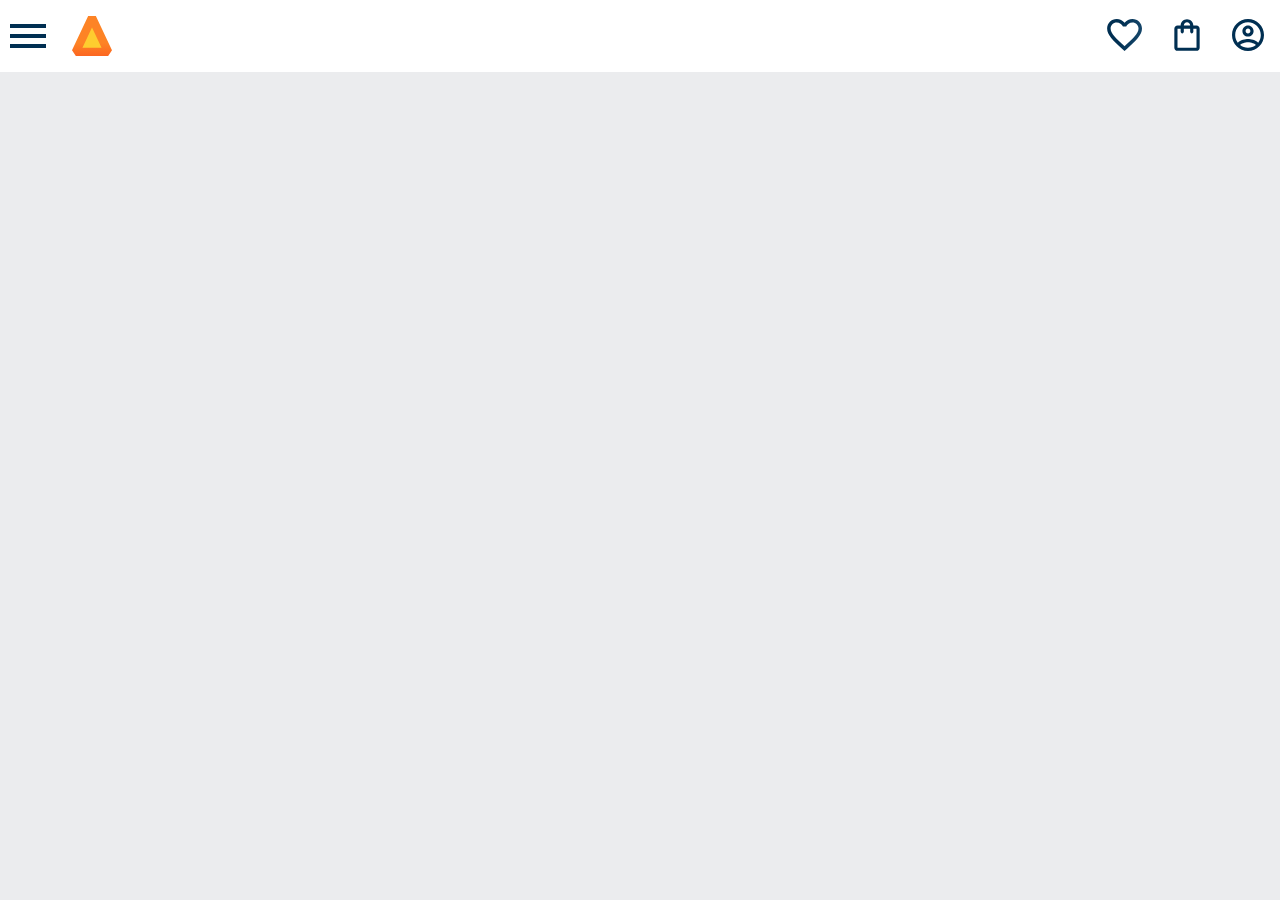
==== AluraBooks/index.html @ b57bb7f3 "Aula Header Flexbox @Import" ====
<!DOCTYPE html>
<html lang="pt-br">
<head>
    <meta charset="UTF-8">
    <meta name="viewport" content="width=device-width, initial-scale=1.0">
    <title>AluraBooks</title>
    <link rel="stylesheet" href="reset.css">
    <link rel="stylesheet" href="style.css">
</head>
<body>
    <header class="cabeçalho">
        <div class="container">
            <span class="cabeçalho__menu-hambuerguer container__imagem"></span>
            <img src="imagens/Logo.svg" alt="Logo da AluraBooks" class="container__imagem">
        </div>
        <div class="container">
            <a href="#"><img src="imagens/Favoritos.svg" alt="Meus Favoritos" class="container__imagem"></a>
            <a href="#"><img src="imagens/Compras.svg" alt="Carrinho de compras" class="container__imagem"></a>
            <a href="#"><img src="imagens/Usuario.svg" alt="Meu perfil" class="container__imagem"></a>
        </div>
    </header>
</body>
</html>
---- AluraBooks/style.css ----
@import url("styles/header.css");

:root {
    --cor-de-fundo: #EBECEE;
    --branco: #ffffff;
}

body {
    background-color: var(--cor-de-fundo);
}
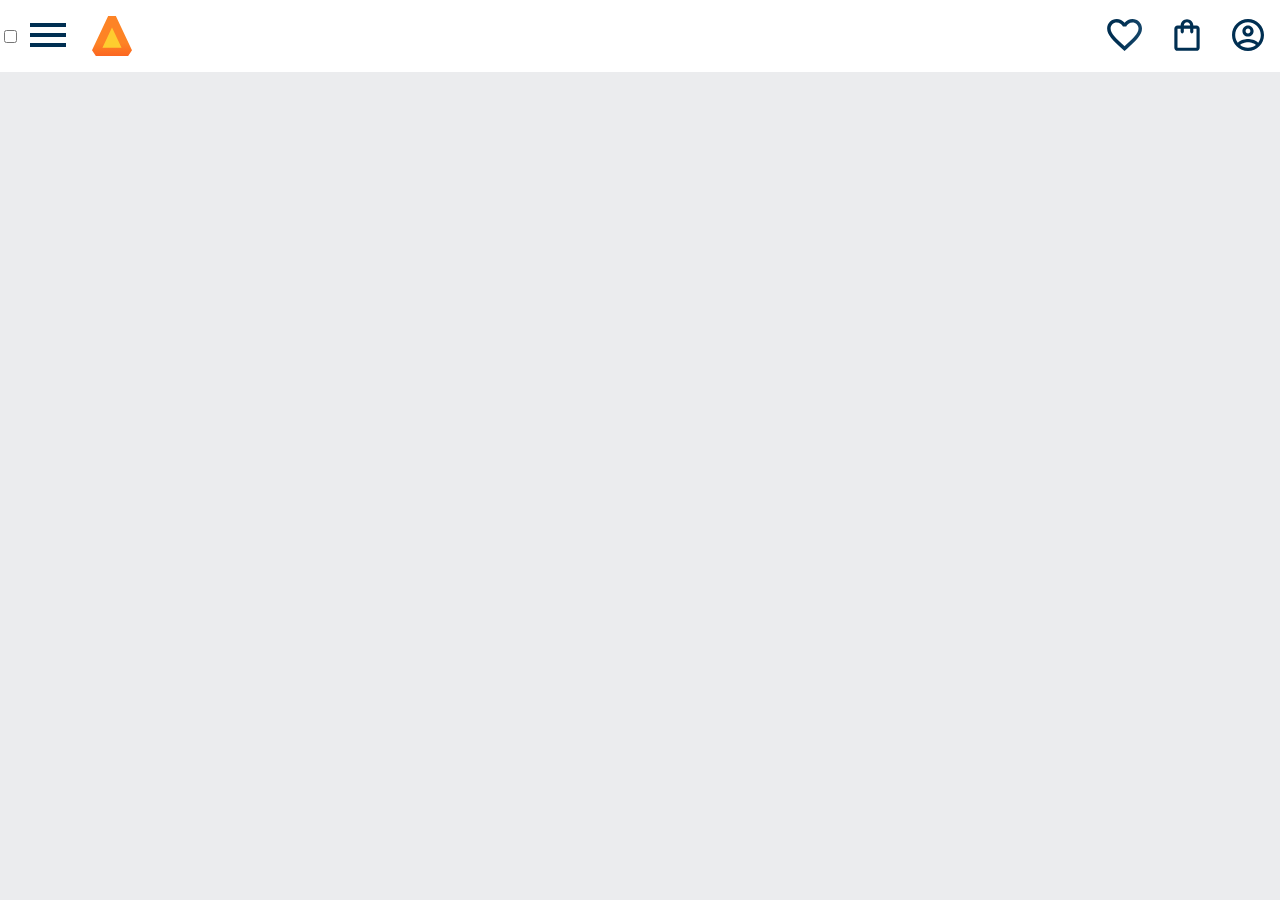
==== commit 7592103f: "criando o menu hambuerguer" ====
--- a/AluraBooks/index.html
+++ b/AluraBooks/index.html
@@ -10,7 +10,28 @@
 <body>
     <header class="cabeçalho">
         <div class="container">
-            <span class="cabeçalho__menu-hambuerguer container__imagem"></span>
+            <input type="checkbox" id="menu" class="container__botao">
+            <label for="menu">
+                <span class="cabeçalho__menu-hambuerguer container__imagem"></span>
+            </label>
+            <ul class="lista-menu">
+                <li class="lista-menu__titulo">Categorias</li>
+                <li class="lista-menu__item">
+                    <a href="#" class="lista-menu__link">Programação</a>
+                </li>
+                <li class="lista-menu__item">
+                    <a href="#" class="lista-menu__link">Front-End</a>
+                </li>
+                <li class="lista-menu__item"></li>
+                    <a href="#" class="lista-menu__link">Infraestrutura</a>
+                </li>
+                <li class="lista-menu__item"></li>
+                    <a href="#" class="lista-menu__link">Business</a>
+                </li>
+                <li class="lista-menu__item"></li>
+                    <a href="#" class="lista-menu__link">Design & UX</a>
+                </li>
+            </ul>
             <img src="imagens/Logo.svg" alt="Logo da AluraBooks" class="container__imagem">
         </div>
         <div class="container">
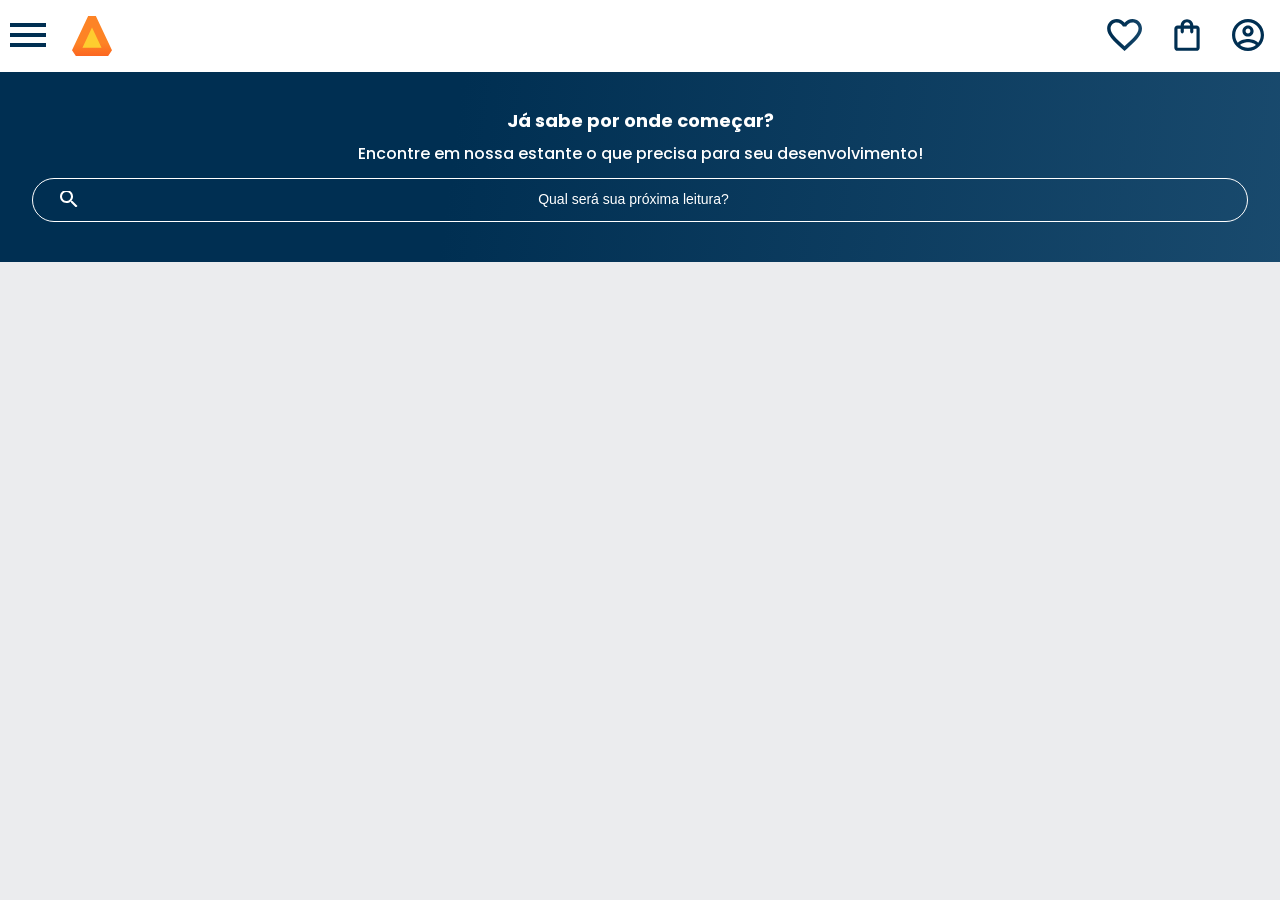
==== commit c4758d04: "criando barra de pesquisa e banner" ====
--- a/AluraBooks/index.html
+++ b/AluraBooks/index.html
@@ -5,6 +5,9 @@
     <meta name="viewport" content="width=device-width, initial-scale=1.0">
     <title>AluraBooks</title>
     <link rel="stylesheet" href="reset.css">
+    <link rel="preconnect" href="https://fonts.googleapis.com">
+    <link rel="preconnect" href="https://fonts.gstatic.com" crossorigin>
+    <link href="https://fonts.googleapis.com/css2?family=Poppins:wght@100;300;400;500;700&display=swap" rel="stylesheet">
     <link rel="stylesheet" href="style.css">
 </head>
 <body>
@@ -22,13 +25,13 @@
                 <li class="lista-menu__item">
                     <a href="#" class="lista-menu__link">Front-End</a>
                 </li>
-                <li class="lista-menu__item"></li>
+                <li class="lista-menu__item">
                     <a href="#" class="lista-menu__link">Infraestrutura</a>
                 </li>
-                <li class="lista-menu__item"></li>
+                <li class="lista-menu__item">
                     <a href="#" class="lista-menu__link">Business</a>
                 </li>
-                <li class="lista-menu__item"></li>
+                <li class="lista-menu__item">
                     <a href="#" class="lista-menu__link">Design & UX</a>
                 </li>
             </ul>
@@ -40,5 +43,10 @@
             <a href="#"><img src="imagens/Usuario.svg" alt="Meu perfil" class="container__imagem"></a>
         </div>
     </header>
+    <section class="banner">
+        <h2 class="banner__titulo">Já sabe por onde começar?</h2>
+        <p class="banner__texto">Encontre em nossa estante o que precisa para seu desenvolvimento!</p>
+        <input type="search" class="banner__pesquisa" placeholder="Qual será sua próxima leitura?">
+    </section>
 </body>
 </html>
--- a/AluraBooks/style.css
+++ b/AluraBooks/style.css
@@ -1,10 +1,17 @@
 @import url("styles/header.css");
+@import url("styles/banner.css");
 
 :root {
     --cor-de-fundo: #EBECEE;
     --branco: #ffffff;
+    --laranja: #EB9B00;
+    --azul-degrade: linear-gradient(97.54deg, #002F52 35.49%, #326589 165.37%);
+    --fonte-principal: "Poppins";
 }
 
 body {
     background-color: var(--cor-de-fundo);
+    font-family: var(--fonte-principal);
+    font-size: 16px;
+    font-weight: 400;
 }
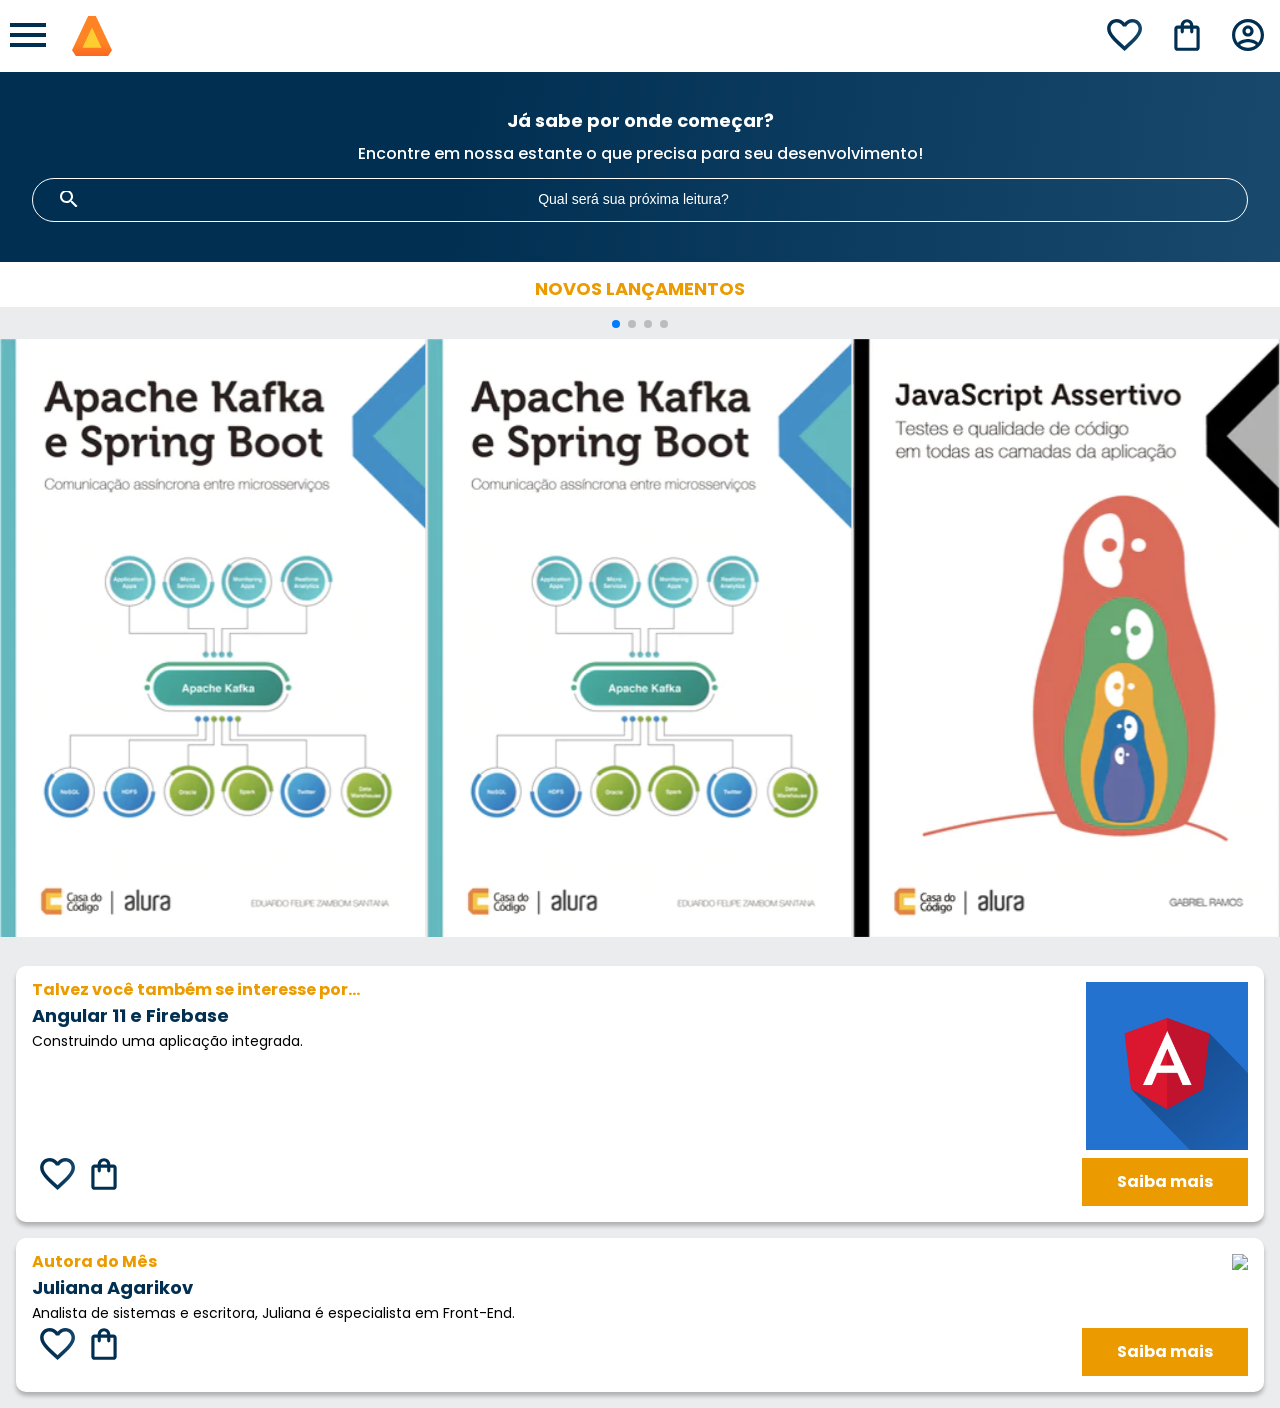
==== commit ebf45b36: "Criando section de comentarios com imagens e lista de botoes para compras, exercicio feito da aula" ====
--- a/AluraBooks/index.html
+++ b/AluraBooks/index.html
@@ -8,6 +8,7 @@
     <link rel="preconnect" href="https://fonts.googleapis.com">
     <link rel="preconnect" href="https://fonts.gstatic.com" crossorigin>
     <link href="https://fonts.googleapis.com/css2?family=Poppins:wght@100;300;400;500;700&display=swap" rel="stylesheet">
+    <link rel="stylesheet" href="https://cdn.jsdelivr.net/npm/swiper@11/swiper-bundle.min.css"/>
     <link rel="stylesheet" href="style.css">
 </head>
 <body>
@@ -48,5 +49,91 @@
         <p class="banner__texto">Encontre em nossa estante o que precisa para seu desenvolvimento!</p>
         <input type="search" class="banner__pesquisa" placeholder="Qual será sua próxima leitura?">
     </section>
+    <section class="carrosel">
+        <h2 class="carrosel__titulo">Novos Lançamentos</h2>
+        <!-- Slider main container -->
+            <div class="swiper">
+                <!-- Additional required wrapper -->
+                 <!-- If we need pagination -->
+                <div class="swiper-pagination"></div>
+                <div class="swiper-wrapper">
+                    <!-- Slides -->
+                    <div class="swiper-slide"><img src="imagens/ApacheKafka.svg" alt="Livro sobre autora"></div>
+                    <div class="swiper-slide"><img src="imagens/ApacheKafka.svg" alt="Livro sobre liderança"></div>
+                    <div class="swiper-slide"><img src="imagens/Javascript.svg" alt="Livro sobre Javascript"></div>
+                    <div class="swiper-slide"><img src="imagens/Guia Front-end.svg" alt="Livro sobre guia front end"></div>
+                    <div class="swiper-slide"><img src="imagens/Portugol.svg" alt="Livro sobre portugol"></div>
+                    <div class="swiper-slide"><img src="imagens/Acessibilidade.svg" alt="Livro sobre Acessibilidade"></div>
+                </div>
+
+                <!-- If we need navigation buttons -->
+                <div class="swiper-button-prev"></div>
+                <div class="swiper-button-next"></div>
+            
+                <!-- If we need scrollbar -->
+                <!--<div class="swiper-scrollbar"></div> -->
+            </div>
+            <div class="card">
+                <!-- 1º linha -->
+                <div class="card__descricao">
+                    <!-- 1º coluna -->
+                    <div class="descricao">
+                        <h3 class="descricao__titulo">Talvez você também se interesse por...</h3>
+                        <h2 class="descricao__titulo-livro">Angular 11 e Firebase</h2>
+                        <p class="descricao__texto">Construindo uma aplicação integrada.</p>
+                    </div>
+                    <!-- 2º coluna -->
+                    <img src="imagens/Angular.svg" class="descricao__imagem">
+                </div>
+    
+                <!-- 2º linha -->
+                <div class="card__botoes">
+                    <!-- 1º coluna -->
+                    <ul class="botoes">
+                        <li class="botoes__item"><img src="imagens/Favoritos.svg" alt=""></li>
+                        <li class="botoes__item"><img src="imagens/Compras.svg"></li>
+                    </ul>
+                    <!-- 2º coluna -->
+                    <a href="#" class="botoes__ancora">Saiba mais</a>
+                </div>
+            </div>
+            <!--exercicio proposto-->
+            <div class="card">
+                <!-- 1º linha -->
+                <div class="card__descricao">
+                    <!-- 1º coluna -->
+                    <div class="descricao">
+                        <h3 class="descricao__titulo">Autora do Mês</h3>
+                        <h2 class="descricao__titulo-livro">Juliana Agarikov</h2>
+                        <p class="descricao__texto">Analista de sistemas e escritora, Juliana é especialista em Front-End.</p>
+                    </div>
+                    <!-- 2º coluna -->
+                    <img src="imagens/Escritora.svg" class="descricao__imagem">
+                </div>
+    
+                <!-- 2º linha -->
+                <div class="card__botoes">
+                    <!-- 1º coluna -->
+                    <ul class="botoes">
+                        <li class="botoes__item"><img src="imagens/Favoritos.svg" alt=""></li>
+                        <li class="botoes__item"><img src="imagens/Compras.svg"></li>
+                    </ul>
+                    <!-- 2º coluna -->
+                    <a href="#" class="botoes__ancora">Saiba mais</a>
+                </div>
+            </div>
+    </section>
+
+    <script src="https://cdn.jsdelivr.net/npm/swiper@11/swiper-bundle.min.js"></script>
+    <script>
+        const swiper = new Swiper('.swiper', {
+            paceBetween: 10,
+            slidesPerView: 3,
+            pagination:{
+                el: '.swiper-pagination',
+                type: 'bullets',
+            }
+        });
+    </script>
 </body>
 </html>
--- a/AluraBooks/style.css
+++ b/AluraBooks/style.css
@@ -1,5 +1,6 @@
 @import url("styles/header.css");
 @import url("styles/banner.css");
+@import url("styles/carrosel.css");
 
 :root {
     --cor-de-fundo: #EBECEE;
@@ -7,6 +8,7 @@
     --laranja: #EB9B00;
     --azul-degrade: linear-gradient(97.54deg, #002F52 35.49%, #326589 165.37%);
     --fonte-principal: "Poppins";
+    --azul: #002F52;
 }
 
 body {
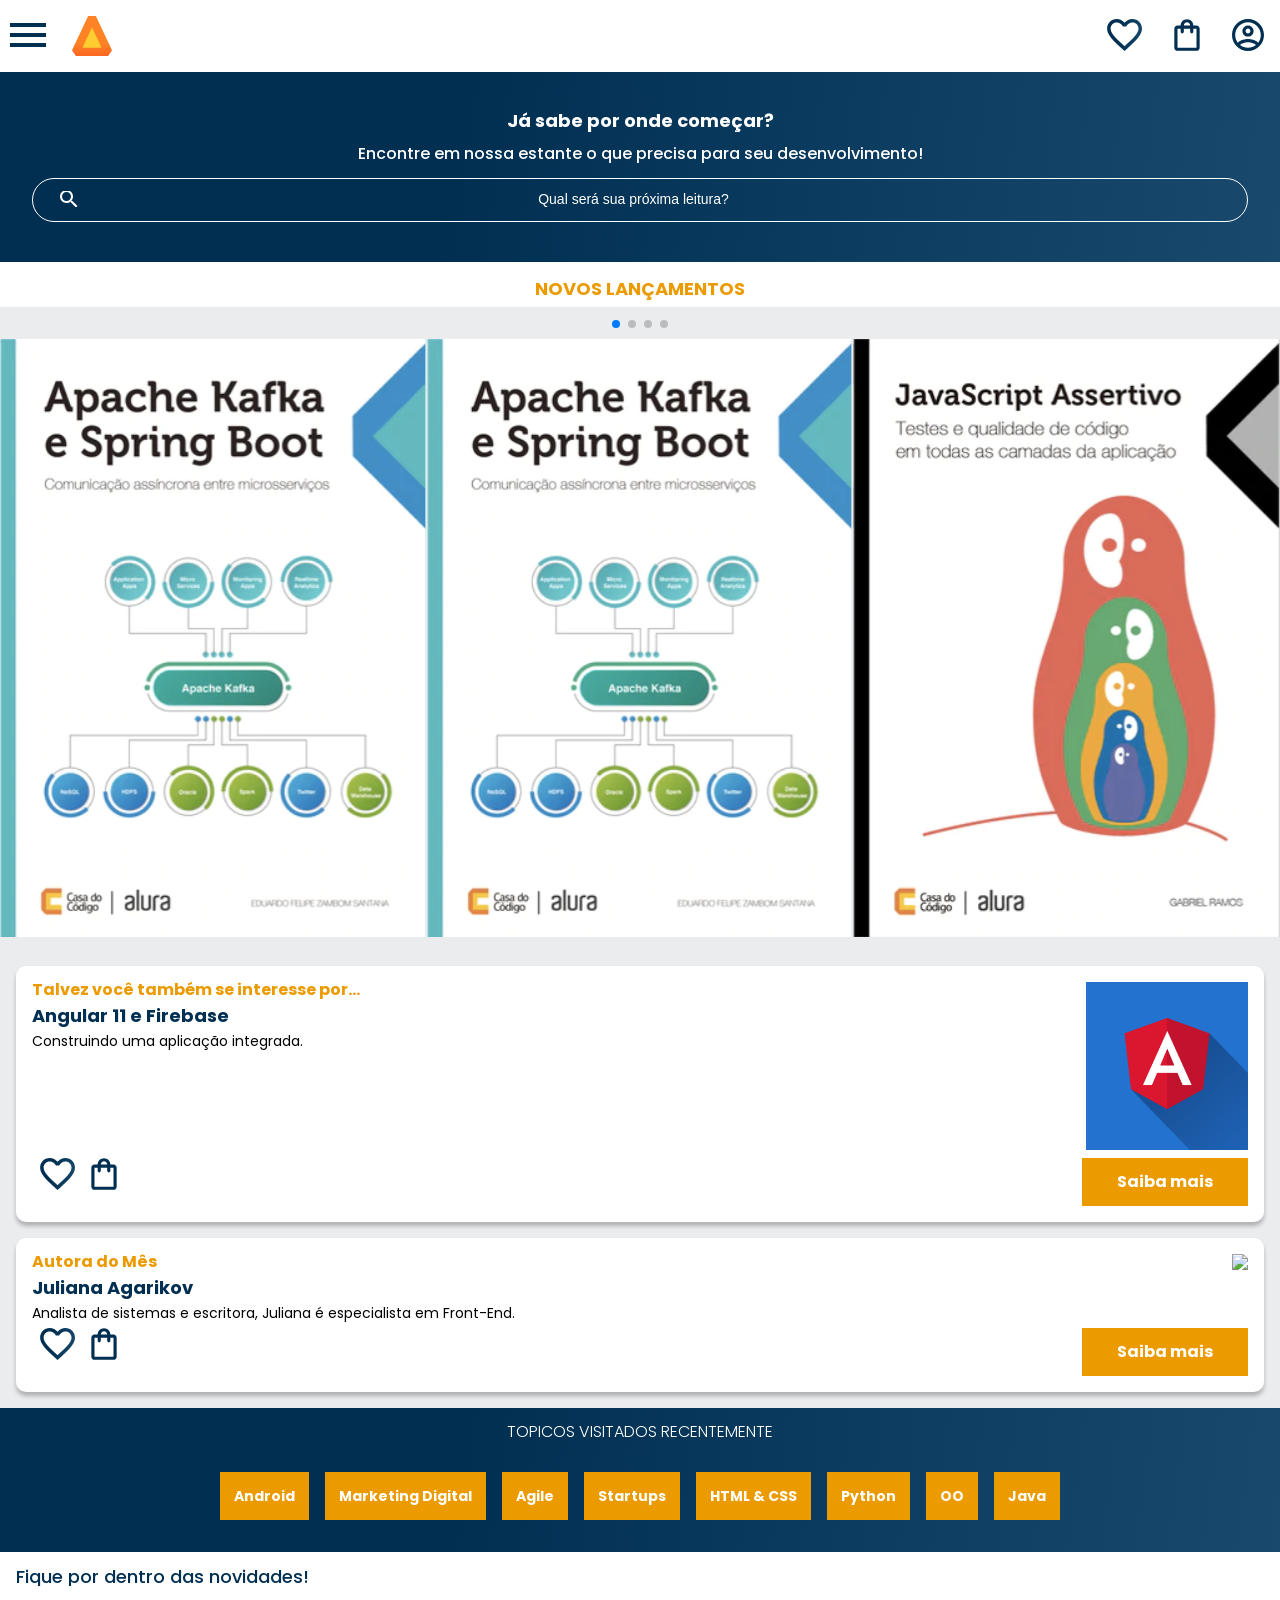
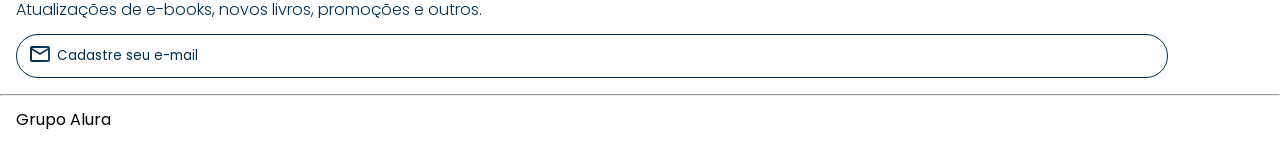
==== commit c517fbb8: "Finalização do layout para mobile" ====
--- a/AluraBooks/index.html
+++ b/AluraBooks/index.html
@@ -123,6 +123,47 @@
                 </div>
             </div>
     </section>
+    <section class="topicos">
+        <h2 class="topicos__titulo">TOPICOS VISITADOS RECENTEMENTE</h2>
+        <ul class="topicos__lista">
+            <li class="topicos__item">
+                <a href="#" class="topicos__link">Android</a>
+            </li>
+            <li class="topicos__item">
+                <a href="#" class="topicos__link">Marketing Digital</a>
+            </li>
+            <li class="topicos__item">
+                <a href="#" class="topicos__link">Agile</a>
+            </li>
+            <li class="topicos__item">
+                <a href="#" class="topicos__link">Startups</a>
+            </li>
+            <li class="topicos__item">
+                <a href="#" class="topicos__link">HTML & CSS</a>
+            </li>
+            <li class="topicos__item">
+                <a href="#" class="topicos__link">Python</a>
+            </li>
+            <li class="topicos__item">
+                <a href="#" class="topicos__link">OO</a>
+            </li>
+            <li class="topicos__item">
+                <a href="#" class="topicos__link">Java</a>
+            </li>
+        </ul>
+    </section>
+
+    <section class="contato">
+        <h2 class="contato__titulo">Fique por dentro das novidades!</h2>
+        <p class="contato__texto">Atualizações de e-books, novos livros, promoções e outros.</p>
+        <input type="email" placeholder="Cadastre seu e-mail" class="contato__email">
+    </section>
+
+    <hr/>
+
+    <footer class="rodape">
+        <h2 class="rodape__titulo">Grupo Alura</h2>
+    </footer>
 
     <script src="https://cdn.jsdelivr.net/npm/swiper@11/swiper-bundle.min.js"></script>
     <script>
--- a/AluraBooks/style.css
+++ b/AluraBooks/style.css
@@ -1,6 +1,9 @@
 @import url("styles/header.css");
 @import url("styles/banner.css");
 @import url("styles/carrosel.css");
+@import url("styles/topicos.css");
+@import url("styles/contato.css");
+@import url("styles/rodape.css");
 
 :root {
     --cor-de-fundo: #EBECEE;
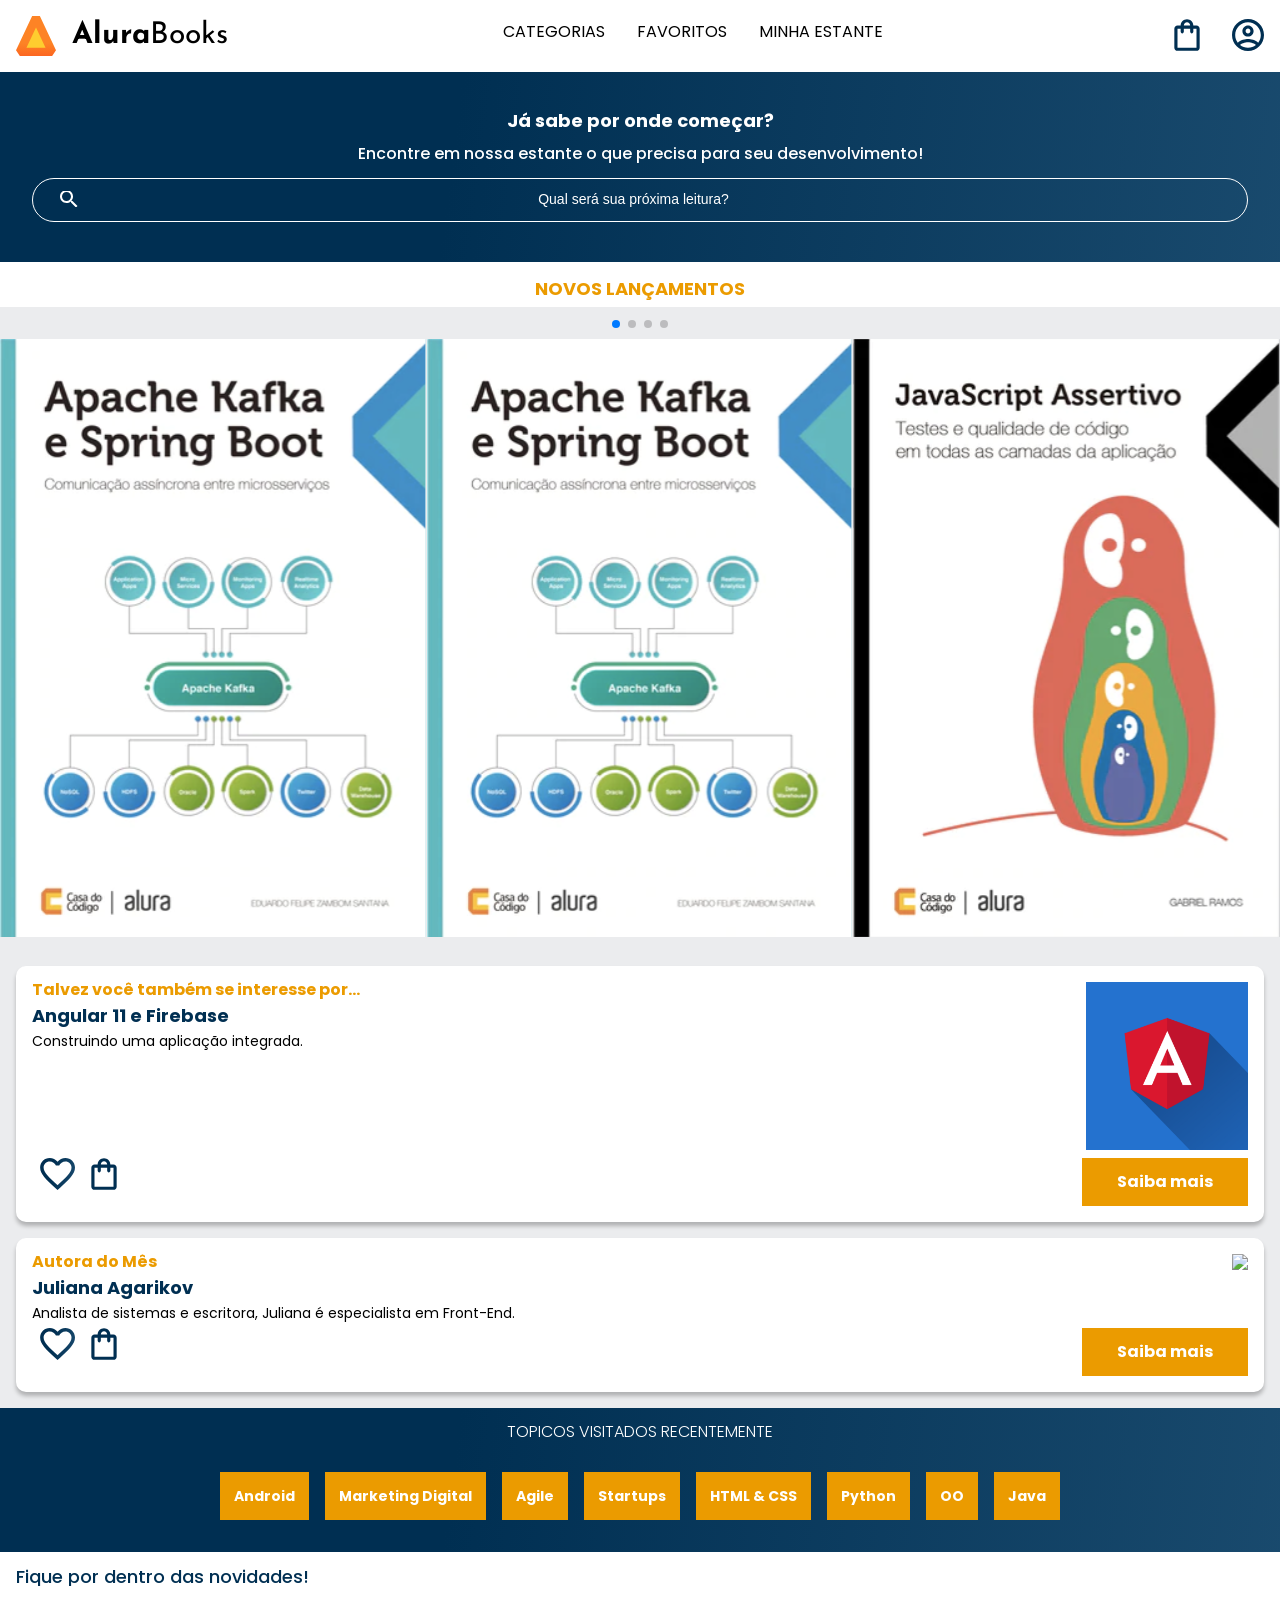
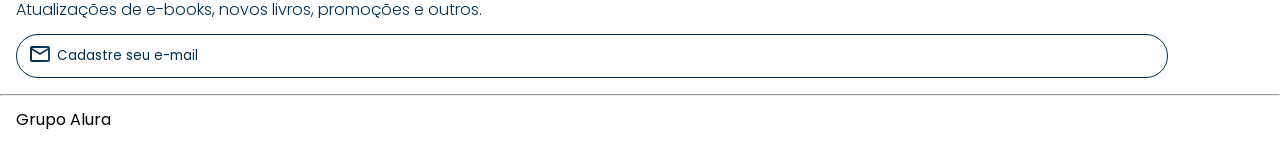
==== commit 6cd2b641: "menu responsivo" ====
--- a/AluraBooks/index.html
+++ b/AluraBooks/index.html
@@ -9,6 +9,7 @@
     <link rel="preconnect" href="https://fonts.gstatic.com" crossorigin>
     <link href="https://fonts.googleapis.com/css2?family=Poppins:wght@100;300;400;500;700&display=swap" rel="stylesheet">
     <link rel="stylesheet" href="https://cdn.jsdelivr.net/npm/swiper@11/swiper-bundle.min.css"/>
+    <link href="https://fonts.googleapis.com/css2?family=Josefin+Sans:ital,wght@0,100..700;1,100..700&display=swap" rel="stylesheet">
     <link rel="stylesheet" href="style.css">
 </head>
 <body>
@@ -37,9 +38,39 @@
                 </li>
             </ul>
             <img src="imagens/Logo.svg" alt="Logo da AluraBooks" class="container__imagem">
+            <h1 class="container__titulo"><b class="container__titulo--negrito">Alura</b>Books</h1>
         </div>
+
+        <ul class="opcoes">
+            <input type="checkbox" id="opcoes-menu" class="opcoes__botao">
+            <label for="opcoes-menu">
+                <li class="opcoes__item">Categorias</li>
+            </label>
+
+            <ul class="lista-menu">
+                <li class="lista-menu__item">
+                    <a href="#" class="lista-menu__link">Programação</a>
+                </li>
+                <li class="lista-menu__item">
+                    <a href="#" class="lista-menu__link">Front-End</a>
+                </li>
+                <li class="lista-menu__item">
+                    <a href="#" class="lista-menu__link">Infraestrutura</a>
+                </li>
+                <li class="lista-menu__item">
+                    <a href="#" class="lista-menu__link">Business</a>
+                </li>
+                <li class="lista-menu__item">
+                    <a href="#" class="lista-menu__link">Design & UX</a>
+                </li>
+            </ul>
+
+            <li class="opcoes__item"><a href="#" class="opcoes__link">Favoritos</a></li>
+            <li class="opcoes__item"><a href="#" class="opcoes__link">Minha estante</a></li>
+        </ul>
+
         <div class="container">
-            <a href="#"><img src="imagens/Favoritos.svg" alt="Meus Favoritos" class="container__imagem"></a>
+            <a href="#"><img src="imagens/Favoritos.svg" alt="Meus Favoritos" class="container__imagem container__imagem-transparente"></a>
             <a href="#"><img src="imagens/Compras.svg" alt="Carrinho de compras" class="container__imagem"></a>
             <a href="#"><img src="imagens/Usuario.svg" alt="Meu perfil" class="container__imagem"></a>
         </div>
--- a/AluraBooks/style.css
+++ b/AluraBooks/style.css
@@ -12,6 +12,8 @@
     --azul-degrade: linear-gradient(97.54deg, #002F52 35.49%, #326589 165.37%);
     --fonte-principal: "Poppins";
     --azul: #002F52;
+    --fonte-secundaria: "Josefin Sans";
+    --preto: #000000;
 }
 
 body {
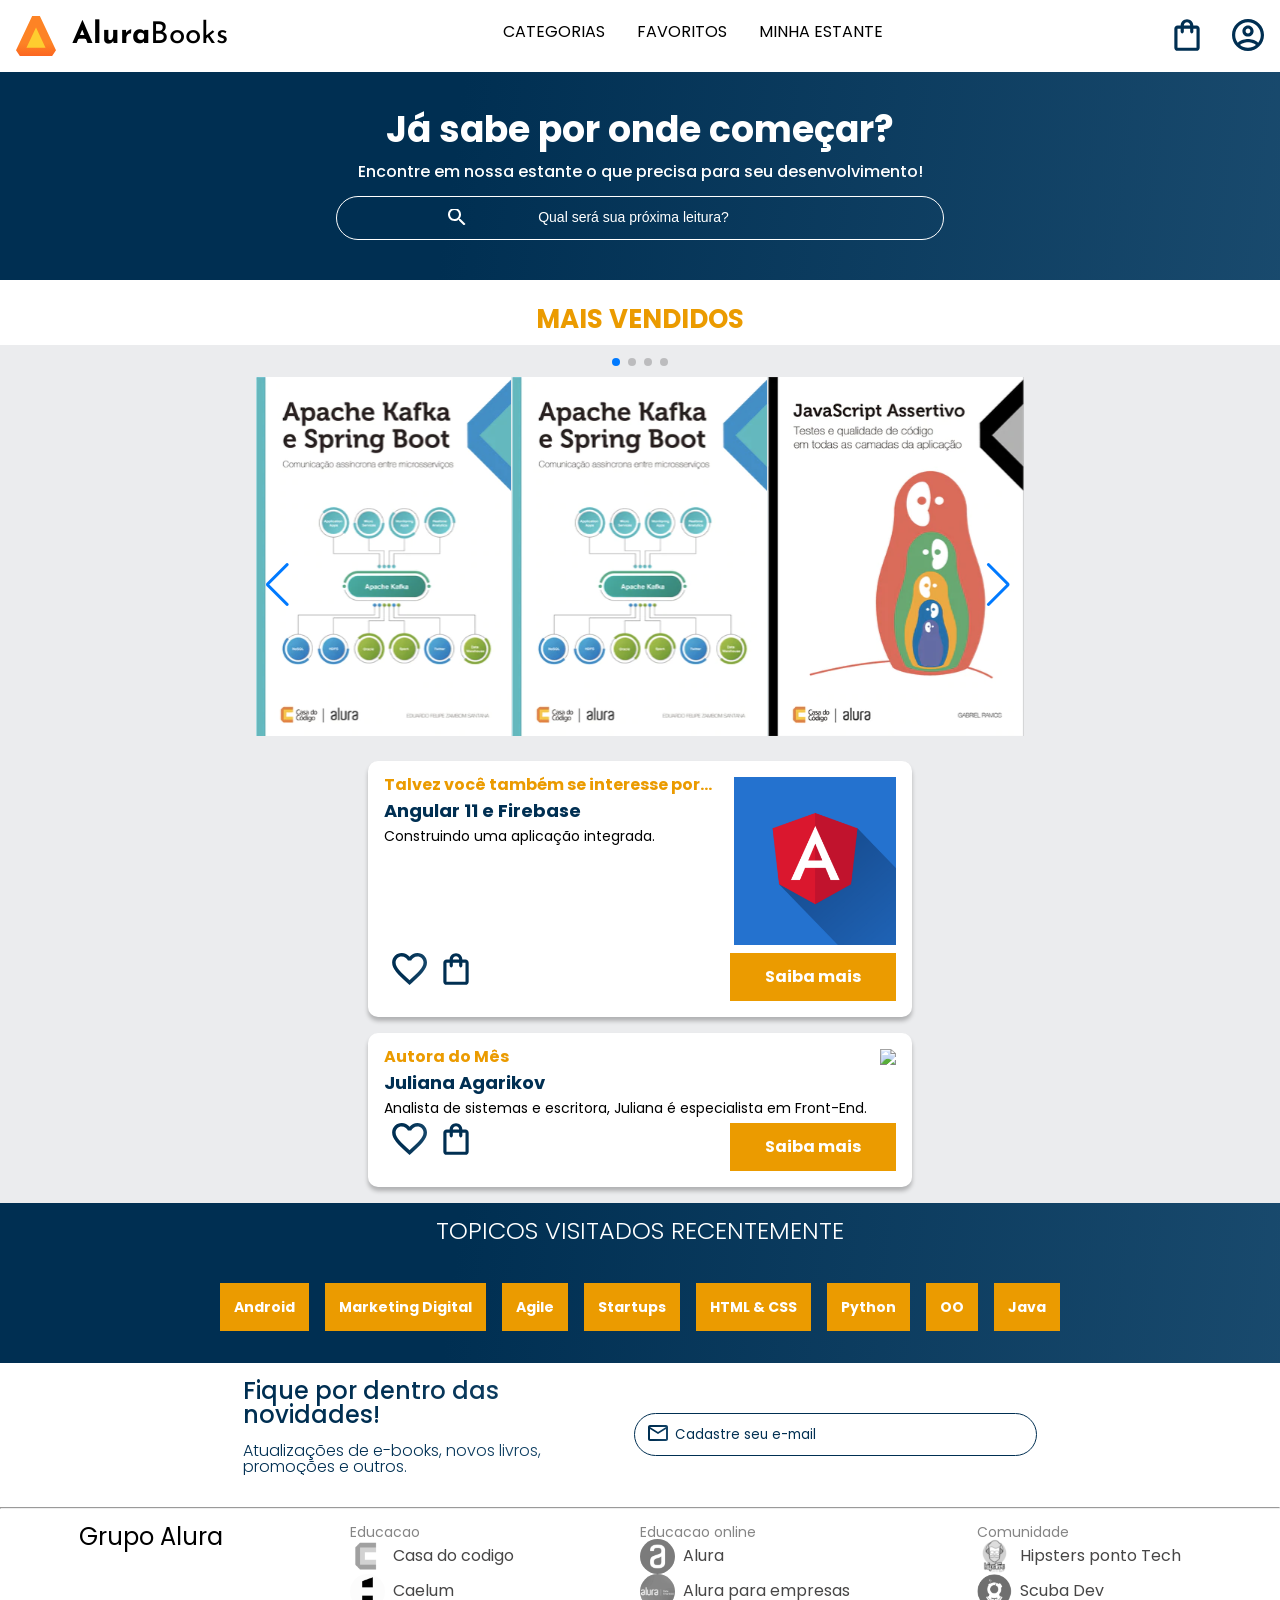
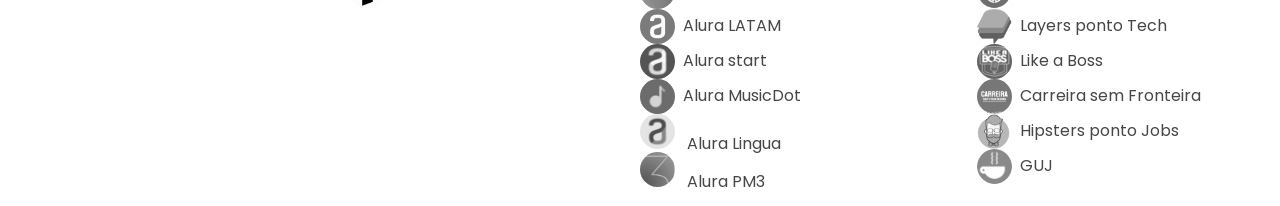
==== commit db6b05da: "completando site responsivo para 1024px" ====
--- a/AluraBooks/index.html
+++ b/AluraBooks/index.html
@@ -81,7 +81,7 @@
         <input type="search" class="banner__pesquisa" placeholder="Qual será sua próxima leitura?">
     </section>
     <section class="carrosel">
-        <h2 class="carrosel__titulo">Novos Lançamentos</h2>
+        <h2 class="carrosel__titulo">Mais vendidos</h2>
         <!-- Slider main container -->
             <div class="swiper">
                 <!-- Additional required wrapper -->
@@ -185,8 +185,10 @@
     </section>
 
     <section class="contato">
-        <h2 class="contato__titulo">Fique por dentro das novidades!</h2>
-        <p class="contato__texto">Atualizações de e-books, novos livros, promoções e outros.</p>
+        <div class="contato__descricao">
+            <h2 class="contato__titulo">Fique por dentro das novidades!</h2>
+            <p class="contato__texto">Atualizações de e-books, novos livros, promoções e outros.</p>
+        </div>
         <input type="email" placeholder="Cadastre seu e-mail" class="contato__email">
     </section>
 
@@ -194,6 +196,82 @@
 
     <footer class="rodape">
         <h2 class="rodape__titulo">Grupo Alura</h2>
+        <ul class="lista-rodape">
+            <li class="lista-rodape__titulo">Educacao</li>
+            <li class="lista-rodape__item">
+                <img src="imagens/CasaDoCodigo.svg" alt="Logo da casa do codigo">
+                <a href="#" class="lista-rodape__link">Casa do codigo</a>
+            </li>
+            <li class="lista-rodape__item">
+                <img src="imagens/Caelum.svg" alt="Logo da Caelum">
+                <a href="#" class="lista-rodape__link">Caelum</a>
+            </li>
+        </ul>
+
+        <ul class="lista-rodape">
+            <li class="lista-rodape__titulo">Educacao online</li>
+            <li class="lista-rodape__item">
+                <img src="imagens/Alura.svg" alt="Logo Alura">
+                <a href="#" class="lista-rodape__link">Alura</a>
+            </li>
+            <li class="lista-rodape__item">
+                <img src="imagens/AluraEmpresas.svg" alt="Logo Alura para empresas">
+                <a href="#" class="lista-rodape__link">Alura para empresas</a>
+            </li>
+            <li class="lista-rodape__item">
+                <img src="imagens/AluraLATAM.svg" alt="Logo Alura LATAM">
+                <a href="#" class="lista-rodape__link">Alura LATAM</a>
+            </li>
+            <li class="lista-rodape__item">
+                <img src="imagens/AluraStart.svg" alt="Logo Alura start">
+                <a href="#" class="lista-rodape__link">Alura start</a>
+            </li>
+            <li class="lista-rodape__item">
+                <img src="imagens/MusicDot.svg" alt="Logo Alura MusicDot">
+                <a href="#" class="lista-rodape__link">Alura MusicDot</a>
+            </li>
+            <li class="lista-rodape__item"></li>
+                <img src="imagens/AluraLingua.svg" alt="Logo Alura Lingua">
+                <a href="#" class="lista-rodape__link">Alura Lingua</a>
+            </li>
+            <li class="lista-rodape__item"></li>
+                <img src="imagens/PM3.svg" alt="Logo Alura PM3">
+                <a href="#" class="lista-rodape__link">Alura PM3</a>
+            </li>
+        </ul>
+
+        <ul class="lista-rodape">
+            <li class="lista-rodape__titulo">Comunidade</li>
+            <li class="lista-rodape__item">
+                <img src="imagens/HipstersTech.svg" alt="Logo HipstersTech">
+                <a href="#" class="lista-rodape__link">Hipsters ponto Tech</a>
+            </li>
+            <li class="lista-rodape__item">
+                <img src="imagens/ScubaDev.svg" alt="Logo ScubaDev">
+                <a href="#" class="lista-rodape__link">Scuba Dev</a>
+            </li>
+            <li class="lista-rodape__item">
+                <img src="imagens/LayersTech.svg" alt="Logo LayersTech">
+                <a href="#" class="lista-rodape__link">Layers ponto Tech</a>
+            </li>
+            <li class="lista-rodape__item">
+                <img src="imagens/LikeABoss.svg" alt="Logo LikeABoss">
+                <a href="#" class="lista-rodape__link">Like a Boss</a>
+            </li>
+            <li class="lista-rodape__item">
+                <img src="imagens/CarreiraSemFronteira.svg" alt="Logo CarreiraSemFronteira">
+                <a href="#" class="lista-rodape__link">Carreira sem Fronteira</a>
+            </li>
+            <li class="lista-rodape__item">
+                <img src="imagens/HipstersJobs.svg" alt="Logo HipstersJobs">
+                <a href="#" class="lista-rodape__link">Hipsters ponto Jobs</a>
+            </li>
+            <li class="lista-rodape__item">
+                <img src="imagens/GUJ.svg" alt="Logo HipstersJobs">
+                <a href="#" class="lista-rodape__link">GUJ</a>
+            </li>
+        </ul>
+
     </footer>
 
     <script src="https://cdn.jsdelivr.net/npm/swiper@11/swiper-bundle.min.js"></script>
--- a/AluraBooks/style.css
+++ b/AluraBooks/style.css
@@ -14,6 +14,8 @@
     --azul: #002F52;
     --fonte-secundaria: "Josefin Sans";
     --preto: #000000;
+    --cinza: #474646;
+    --cinza-claro: #858585;
 }
 
 body {
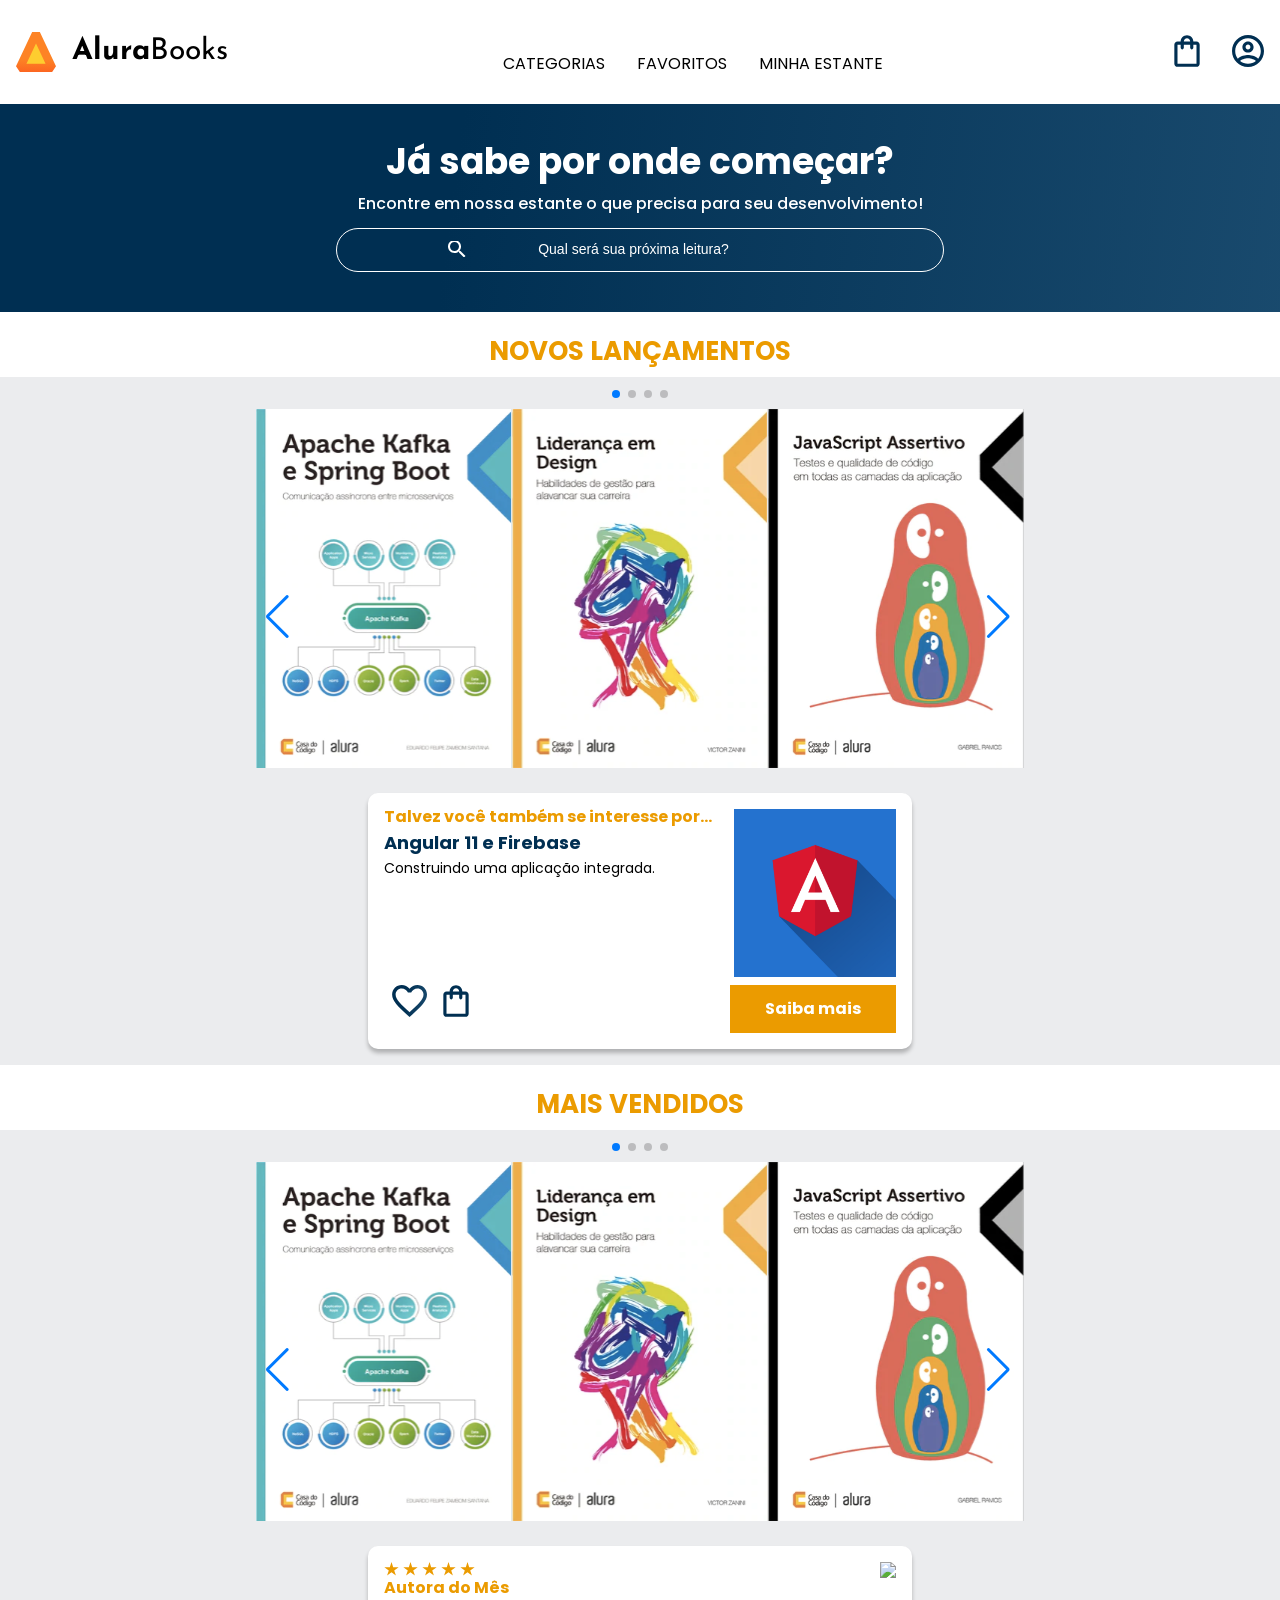
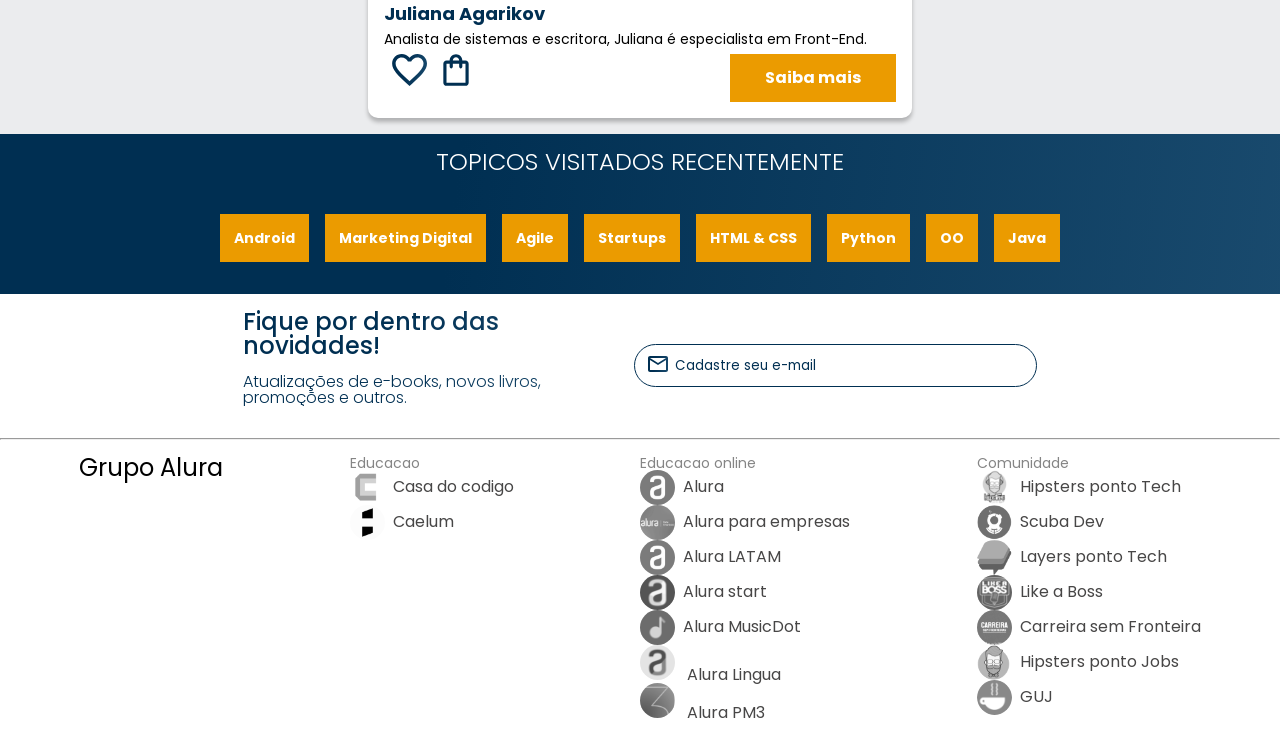
==== commit dfeeab8a: "projeto finalizado" ====
--- a/AluraBooks/index.html
+++ b/AluraBooks/index.html
@@ -16,7 +16,7 @@
     <header class="cabeçalho">
         <div class="container">
             <input type="checkbox" id="menu" class="container__botao">
-            <label for="menu">
+            <label for="menu" class="container__rotulo">
                 <span class="cabeçalho__menu-hambuerguer container__imagem"></span>
             </label>
             <ul class="lista-menu">
@@ -43,7 +43,7 @@
 
         <ul class="opcoes">
             <input type="checkbox" id="opcoes-menu" class="opcoes__botao">
-            <label for="opcoes-menu">
+            <label for="opcoes-menu" class="opcoes__rotulo">
                 <li class="opcoes__item">Categorias</li>
             </label>
 
@@ -70,9 +70,17 @@
         </ul>
 
         <div class="container">
-            <a href="#"><img src="imagens/Favoritos.svg" alt="Meus Favoritos" class="container__imagem container__imagem-transparente"></a>
-            <a href="#"><img src="imagens/Compras.svg" alt="Carrinho de compras" class="container__imagem"></a>
-            <a href="#"><img src="imagens/Usuario.svg" alt="Meu perfil" class="container__imagem"></a>
+            <a href="#">
+                <img src="imagens/Favoritos.svg" alt="Meus Favoritos" class="container__imagem container__imagem-transparente">
+            </a>
+            <a href="#" class="container__link">
+                <img src="imagens/Compras.svg" alt="Carrinho de compras" class="container__imagem">
+                <p class="container__texto">Minha sacola</p>
+            </a>
+            <a href="#" class="container__link">
+                <img src="imagens/Usuario.svg" alt="Meu perfil" class="container__imagem">
+                <p class="container__texto">Meu perfil</p>
+            </a>
         </div>
     </header>
     <section class="banner">
@@ -80,9 +88,10 @@
         <p class="banner__texto">Encontre em nossa estante o que precisa para seu desenvolvimento!</p>
         <input type="search" class="banner__pesquisa" placeholder="Qual será sua próxima leitura?">
     </section>
-    <section class="carrosel">
-        <h2 class="carrosel__titulo">Mais vendidos</h2>
+    <section class="carrossel">
+        <h2 class="carrossel__titulo">Novos lançamentos</h2>
         <!-- Slider main container -->
+         <div class="carrossel__container">
             <div class="swiper">
                 <!-- Additional required wrapper -->
                  <!-- If we need pagination -->
@@ -90,7 +99,7 @@
                 <div class="swiper-wrapper">
                     <!-- Slides -->
                     <div class="swiper-slide"><img src="imagens/ApacheKafka.svg" alt="Livro sobre autora"></div>
-                    <div class="swiper-slide"><img src="imagens/ApacheKafka.svg" alt="Livro sobre liderança"></div>
+                    <div class="swiper-slide"><img src="imagens/Lideranc╠ºa.svg" alt="Livro sobre liderança"></div>
                     <div class="swiper-slide"><img src="imagens/Javascript.svg" alt="Livro sobre Javascript"></div>
                     <div class="swiper-slide"><img src="imagens/Guia Front-end.svg" alt="Livro sobre guia front end"></div>
                     <div class="swiper-slide"><img src="imagens/Portugol.svg" alt="Livro sobre portugol"></div>
@@ -128,32 +137,81 @@
                     <a href="#" class="botoes__ancora">Saiba mais</a>
                 </div>
             </div>
-            <!--exercicio proposto-->
-            <div class="card">
-                <!-- 1º linha -->
-                <div class="card__descricao">
-                    <!-- 1º coluna -->
-                    <div class="descricao">
-                        <h3 class="descricao__titulo">Autora do Mês</h3>
-                        <h2 class="descricao__titulo-livro">Juliana Agarikov</h2>
-                        <p class="descricao__texto">Analista de sistemas e escritora, Juliana é especialista em Front-End.</p>
-                    </div>
-                    <!-- 2º coluna -->
-                    <img src="imagens/Escritora.svg" class="descricao__imagem">
+        </div>
+    </section>
+
+
+
+
+
+
+
+
+    <section class="carrossel">
+        <h2 class="carrossel__titulo">Mais vendidos</h2>
+        <!-- Slider main container -->
+        <div class="swiper">
+            <!-- Additional required wrapper -->
+            <!-- If we need pagination -->
+            <div class="swiper-pagination"></div>
+
+            <div class="swiper-wrapper">
+                <!-- Slides -->
+                <div class="swiper-slide"><img src="imagens/ApacheKafka.svg"
+                        alt="Livro sobre apache kafka e spring boot da alura books"></div>
+                <div class="swiper-slide"><img src="imagens/Lideranc╠ºa.svg"
+                        alt="Livro sobre liderança em design da alura books"></div>
+                <div class="swiper-slide"><img src="imagens/Javascript.svg"
+                        alt="Livro sobre javascript assertivo da alurabooks"></div>
+                <div class="swiper-slide"><img src="imagens/Guia Front-end.svg" alt="Livro Guia front end"></div>
+                <div class="swiper-slide"><img src="imagens/Portugol.svg" alt="Livro sobre portugol"></div>
+                <div class="swiper-slide"><img src="imagens/Acessibilidade.svg" alt="livro sobre acessibilidade"></div>
+            </div>
+
+            <!-- If we need navigation buttons -->
+            <div class="swiper-button-prev"></div>
+            <div class="swiper-button-next"></div>
+        </div>
+
+        <div class="card">
+            <!-- 1º linha -->
+            <div class="card__descricao">
+                <!-- 1º coluna -->
+                <div class="descricao">
+                    <img src="imagens/Estrelinhas.svg" alt="Avaliação 5 estrelas">
+                    <h3 class="descricao__titulo">Autora do Mês</h3>
+                    <h2 class="descricao__titulo-livro">Juliana Agarikov</h2>
+                    <p class="descricao__texto">Analista de sistemas e escritora, Juliana é especialista em Front-End.
+                    </p>
                 </div>
-    
-                <!-- 2º linha -->
-                <div class="card__botoes">
-                    <!-- 1º coluna -->
-                    <ul class="botoes">
-                        <li class="botoes__item"><img src="imagens/Favoritos.svg" alt=""></li>
-                        <li class="botoes__item"><img src="imagens/Compras.svg"></li>
-                    </ul>
-                    <!-- 2º coluna -->
-                    <a href="#" class="botoes__ancora">Saiba mais</a>
-                </div>
-            </div>
-    </section>
+                <!-- 2º coluna -->
+                <img src="imagens/Escritora.svg" class="descrição__imagem">
+            </div>
+
+            <!-- 2º linha -->
+            <div class="card__botoes">
+                <!-- 1º coluna -->
+                <ul class="botoes">
+                    <li class="botoes__item"><img src="imagens/Favoritos.svg" alt="Favoritar livro"></li>
+                    <li class="botoes__item"><img src="imagens/Compras.svg" alt="Adicionar no carrinho de compras"></li>
+                </ul>
+                <!-- 2º coluna -->
+                <a href="#" class="botoes__ancora">Saiba mais</a>
+            </div>
+        </div>
+    </section>
+
+
+
+
+
+
+
+
+
+
+
+
     <section class="topicos">
         <h2 class="topicos__titulo">TOPICOS VISITADOS RECENTEMENTE</h2>
         <ul class="topicos__lista">
